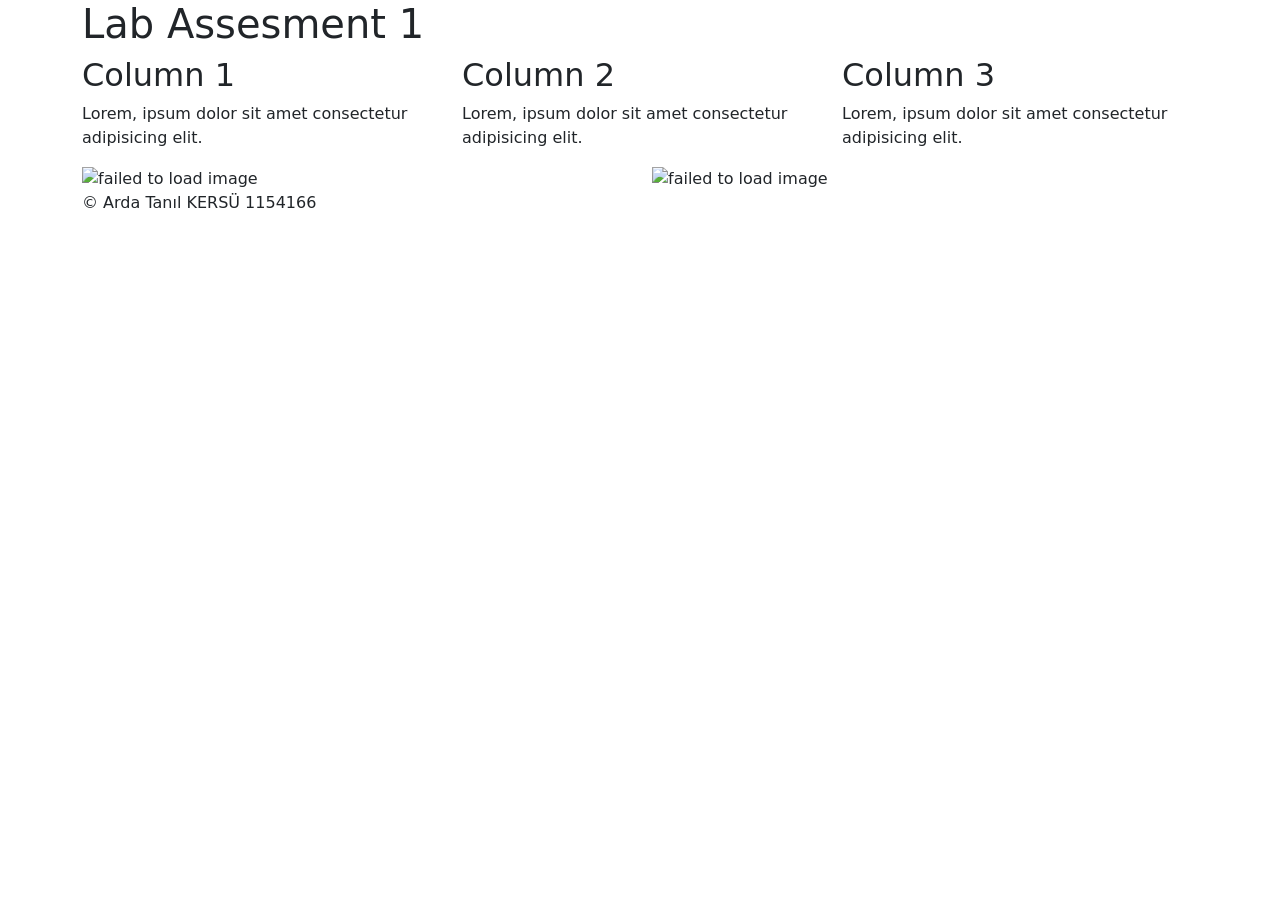
==== index.html @ 677edac3 "Create index.html" ====
<!DOCTYPE html>
<html>
  <head>
    <title>1154166</title>
    <link
      rel="stylesheet"
      href="https://cdn.jsdelivr.net/npm/bootstrap@5.3.3/dist/css/bootstrap.min.css"
    />
    <link rel="stylesheet" href="css/styles.css" />
  </head>
  <body class="container">
    <header>
      <h1>Lab Assesment 1</h1>
    </header>

    <main>
      <div class="row">
        <div class="col-md-4">
          <h2 class="heading2">Column 1</h2>
          <p>Lorem, ipsum dolor sit amet consectetur adipisicing elit.</p>
        </div>
        <div class="col-md-4">
          <h2 class="heading2">Column 2</h2>
          <p>Lorem, ipsum dolor sit amet consectetur adipisicing elit.</p>
        </div>
        <div class="col-md-4">
          <h2 class="heading2">Column 3</h2>
          <p>Lorem, ipsum dolor sit amet consectetur adipisicing elit.</p>
        </div>
      </div>
      <div class="row">
        <div class="col-md-6">
          <img
            class="image_round_corners"
            src="https://picsum.photos/500/500"
            alt="failed to load image"
          />
        </div>
        <div class="col-md-6">
          <img
            class="image_round_corners"
            src="https://picsum.photos/500/500"
            alt="failed to load image"
          />
        </div>
      </div>
    </main>

    <footer>&copy; Arda Tanıl KERSÜ 1154166</footer>
    <script src="scripts/app.js"></script>
  </body>
</html>
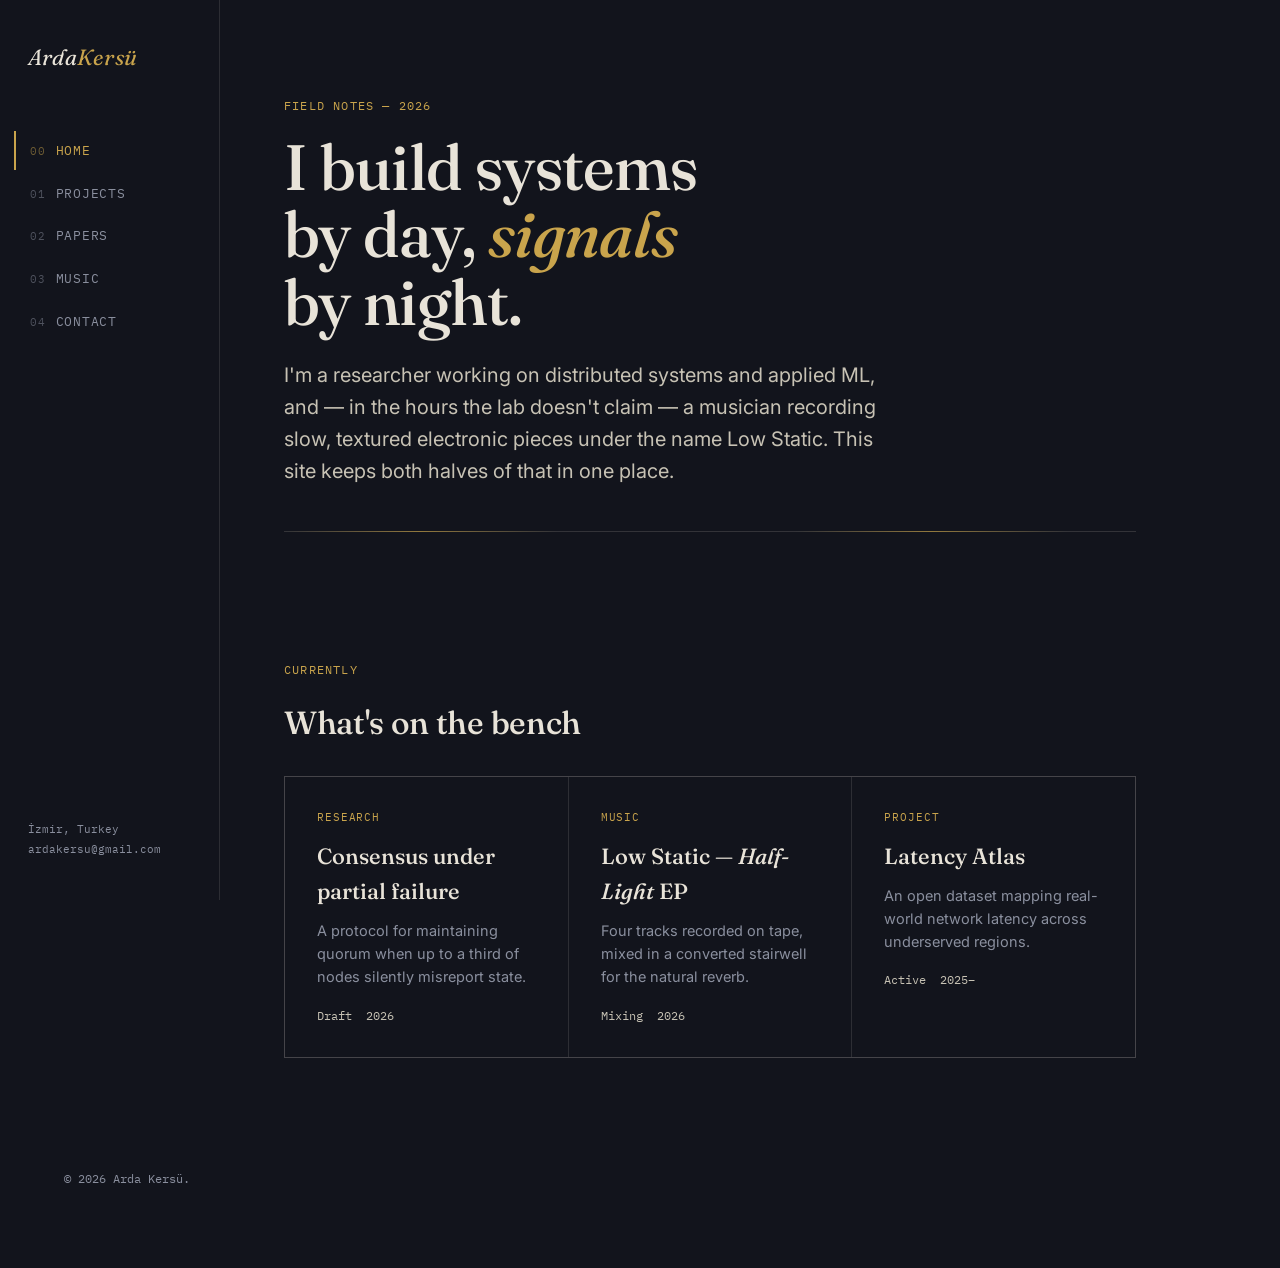
==== commit 8aab0a1e: "Add files via upload" ====
--- a/index.html
+++ b/index.html
@@ -1,52 +1,87 @@
 <!DOCTYPE html>
-<html>
-  <head>
-    <title>1154166</title>
-    <link
-      rel="stylesheet"
-      href="https://cdn.jsdelivr.net/npm/bootstrap@5.3.3/dist/css/bootstrap.min.css"
-    />
-    <link rel="stylesheet" href="css/styles.css" />
-  </head>
-  <body class="container">
-    <header>
-      <h1>Lab Assesment 1</h1>
-    </header>
+<html lang="en">
+<head>
+<meta charset="UTF-8">
+<meta name="viewport" content="width=device-width, initial-scale=1.0">
+<title>Arda Kersü — Researcher &amp; Musician</title>
+<link rel="preconnect" href="https://fonts.googleapis.com">
+<link href="https://fonts.googleapis.com/css2?family=Fraunces:ital,wght@0,400;0,500;1,500&family=Inter:wght@400;500;600&family=IBM+Plex+Mono:wght@400;500&display=swap" rel="stylesheet">
+<link rel="stylesheet" href="styles.css">
+</head>
+<body>
 
-    <main>
-      <div class="row">
-        <div class="col-md-4">
-          <h2 class="heading2">Column 1</h2>
-          <p>Lorem, ipsum dolor sit amet consectetur adipisicing elit.</p>
+<div class="topbar">
+  <a href="index.html" class="mark">A<span>.</span>V</a>
+  <nav>
+    <a href="index.html" class="active">Home</a>
+    <a href="projects.html">Projects</a>
+    <a href="papers.html">Papers</a>
+    <a href="music.html">Music</a>
+    <a href="contact.html">Contact</a>
+  </nav>
+</div>
+
+<div class="shell">
+  <aside class="spine">
+    <div class="spine-top">
+      <a href="index.html" class="mark">Arda<span>Kersü</span></a>
+      <nav class="spine-nav">
+        <a href="index.html" class="active"><span class="idx">00</span>Home</a>
+        <a href="projects.html"><span class="idx">01</span>Projects</a>
+        <a href="papers.html"><span class="idx">02</span>Papers</a>
+        <a href="music.html"><span class="idx">03</span>Music</a>
+        <a href="contact.html"><span class="idx">04</span>Contact</a>
+      </nav>
+    </div>
+    <div class="spine-bottom">
+      İzmir, Turkey<br>
+      <a href="mailto:hello@adrianvoss.dev">ardakersu@gmail.com</a>
+    </div>
+  </aside>
+
+  <main class="main">
+    <section class="hero">
+      <div class="eyebrow">Field notes — 2026</div>
+      <h1>I build systems<br>by day, <em>signals</em><br>by night.</h1>
+      <p class="lede">
+        I'm a researcher working on distributed systems and applied ML,
+        and — in the hours the lab doesn't claim — a musician recording
+        slow, textured electronic pieces under the name Low Static.
+        This site keeps both halves of that in one place.
+      </p>
+      <div class="signal" aria-hidden="true"></div>
+    </section>
+
+    <section>
+      <div class="eyebrow">Currently</div>
+      <h2>What's on the bench</h2>
+      <div class="grid">
+        <div class="card">
+          <div class="tag">Research</div>
+          <h3>Consensus under partial failure</h3>
+          <p>A protocol for maintaining quorum when up to a third of nodes silently misreport state.</p>
+          <div class="meta"><span>Draft</span><span>2026</span></div>
         </div>
-        <div class="col-md-4">
-          <h2 class="heading2">Column 2</h2>
-          <p>Lorem, ipsum dolor sit amet consectetur adipisicing elit.</p>
+        <div class="card">
+          <div class="tag">Music</div>
+          <h3>Low Static — <em>Half-Light</em> EP</h3>
+          <p>Four tracks recorded on tape, mixed in a converted stairwell for the natural reverb.</p>
+          <div class="meta"><span>Mixing</span><span>2026</span></div>
         </div>
-        <div class="col-md-4">
-          <h2 class="heading2">Column 3</h2>
-          <p>Lorem, ipsum dolor sit amet consectetur adipisicing elit.</p>
+        <div class="card">
+          <div class="tag">Project</div>
+          <h3>Latency Atlas</h3>
+          <p>An open dataset mapping real-world network latency across underserved regions.</p>
+          <div class="meta"><span>Active</span><span>2025–</span></div>
         </div>
       </div>
-      <div class="row">
-        <div class="col-md-6">
-          <img
-            class="image_round_corners"
-            src="https://picsum.photos/500/500"
-            alt="failed to load image"
-          />
-        </div>
-        <div class="col-md-6">
-          <img
-            class="image_round_corners"
-            src="https://picsum.photos/500/500"
-            alt="failed to load image"
-          />
-        </div>
-      </div>
-    </main>
+    </section>
+  </main>
+</div>
 
-    <footer>&copy; Arda Tanıl KERSÜ 1154166</footer>
-    <script src="scripts/app.js"></script>
-  </body>
+<footer class="page-footer">
+  © 2026 Arda Kersü.
+</footer>
+
+</body>
 </html>
--- a/styles.css
+++ b/styles.css
@@ -0,0 +1,562 @@
+/* ============================================
+   Design tokens
+   Palette: deep ink navy + parchment + one gold accent
+   Type: Fraunces (display serif) / Inter (body) / IBM Plex Mono (utility)
+   ============================================ */
+
+:root {
+  --bg: #12141c;
+  --bg-alt: #191c26;
+  --bg-raised: #1f2330;
+  --paper: #e8e3d8;
+  --paper-dim: #c7c2b4;
+  --muted: #8a8f9e;
+  --accent: #c9a44c;
+  --accent-dim: #8f7638;
+  --line: rgba(232, 227, 216, 0.12);
+  --line-strong: rgba(232, 227, 216, 0.22);
+
+  --font-display: "Fraunces", Georgia, serif;
+  --font-body: "Inter", -apple-system, BlinkMacSystemFont, sans-serif;
+  --font-mono: "IBM Plex Mono", ui-monospace, monospace;
+
+  --nav-width: 220px;
+  --gutter: clamp(24px, 5vw, 64px);
+}
+
+* {
+  box-sizing: border-box;
+  margin: 0;
+  padding: 0;
+}
+
+html {
+  scroll-behavior: smooth;
+}
+
+body {
+  background: var(--bg);
+  color: var(--paper);
+  font-family: var(--font-body);
+  font-size: 16px;
+  line-height: 1.6;
+  min-height: 100vh;
+}
+
+@media (prefers-reduced-motion: reduce) {
+  * {
+    animation-duration: 0.01ms !important;
+    transition-duration: 0.01ms !important;
+    scroll-behavior: auto !important;
+  }
+}
+
+a {
+  color: inherit;
+  text-decoration: none;
+}
+
+a:focus-visible,
+button:focus-visible,
+input:focus-visible,
+textarea:focus-visible {
+  outline: 2px solid var(--accent);
+  outline-offset: 3px;
+}
+
+img {
+  max-width: 100%;
+  display: block;
+}
+
+/* ============================================
+   Layout shell — spine nav + content
+   ============================================ */
+
+.shell {
+  display: flex;
+  min-height: 100vh;
+}
+
+.spine {
+  width: var(--nav-width);
+  flex-shrink: 0;
+  border-right: 1px solid var(--line);
+  padding: 40px 28px;
+  display: flex;
+  flex-direction: column;
+  justify-content: space-between;
+  position: sticky;
+  top: 0;
+  height: 100vh;
+}
+
+.spine-top .mark {
+  font-family: var(--font-display);
+  font-size: 22px;
+  font-style: italic;
+  letter-spacing: 0.01em;
+}
+
+.spine-top .mark span {
+  color: var(--accent);
+}
+
+.spine-nav {
+  margin-top: 56px;
+  display: flex;
+  flex-direction: column;
+  gap: 4px;
+}
+
+.spine-nav a {
+  font-family: var(--font-mono);
+  font-size: 12.5px;
+  letter-spacing: 0.06em;
+  text-transform: uppercase;
+  color: var(--muted);
+  padding: 9px 0;
+  border-left: 2px solid transparent;
+  padding-left: 14px;
+  margin-left: -14px;
+  transition: color 0.15s ease, border-color 0.15s ease;
+  display: flex;
+  align-items: baseline;
+  gap: 10px;
+}
+
+.spine-nav a .idx {
+  opacity: 0.5;
+  font-size: 11px;
+}
+
+.spine-nav a:hover {
+  color: var(--paper);
+}
+
+.spine-nav a.active {
+  color: var(--accent);
+  border-left-color: var(--accent);
+}
+
+.spine-bottom {
+  font-family: var(--font-mono);
+  font-size: 11px;
+  color: var(--muted);
+  line-height: 1.8;
+}
+
+.spine-bottom a:hover {
+  color: var(--accent);
+}
+
+.main {
+  flex: 1;
+  min-width: 0;
+}
+
+/* Mobile top bar (hidden on desktop) */
+.topbar {
+  display: none;
+}
+
+@media (max-width: 860px) {
+  .spine {
+    display: none;
+  }
+  .topbar {
+    display: flex;
+    align-items: center;
+    justify-content: space-between;
+    padding: 18px var(--gutter);
+    border-bottom: 1px solid var(--line);
+    position: sticky;
+    top: 0;
+    background: var(--bg);
+    z-index: 10;
+  }
+  .topbar .mark {
+    font-family: var(--font-display);
+    font-style: italic;
+    font-size: 19px;
+  }
+  .topbar .mark span {
+    color: var(--accent);
+  }
+  .topbar nav {
+    display: flex;
+    gap: 18px;
+    font-family: var(--font-mono);
+    font-size: 11px;
+    text-transform: uppercase;
+    letter-spacing: 0.05em;
+    color: var(--muted);
+    flex-wrap: wrap;
+  }
+  .topbar nav a.active {
+    color: var(--accent);
+  }
+}
+
+/* ============================================
+   Signal line — signature motif
+   a thin rule that behaves like a waveform trace;
+   reused as section divider across every page
+   ============================================ */
+
+.signal {
+  height: 1px;
+  width: 100%;
+  background: linear-gradient(
+    90deg,
+    var(--line-strong) 0%,
+    var(--accent) 8%,
+    var(--line-strong) 16%,
+    var(--line-strong) 30%,
+    var(--accent) 38%,
+    var(--line-strong) 46%,
+    var(--line-strong) 64%,
+    var(--accent) 70%,
+    var(--line-strong) 78%,
+    var(--line-strong) 100%
+  );
+  background-size: 200% 100%;
+  opacity: 0.7;
+  animation: drift 14s linear infinite;
+}
+
+@keyframes drift {
+  from {
+    background-position: 0% 0;
+  }
+  to {
+    background-position: -200% 0;
+  }
+}
+
+/* ============================================
+   Shared content blocks
+   ============================================ */
+
+section {
+  padding: 72px var(--gutter);
+  max-width: 980px;
+}
+
+.eyebrow {
+  font-family: var(--font-mono);
+  font-size: 12px;
+  letter-spacing: 0.1em;
+  text-transform: uppercase;
+  color: var(--accent);
+  margin-bottom: 18px;
+}
+
+h1 {
+  font-family: var(--font-display);
+  font-weight: 500;
+  font-size: clamp(38px, 5.5vw, 64px);
+  line-height: 1.05;
+  letter-spacing: -0.01em;
+}
+
+h1 em {
+  color: var(--accent);
+  font-style: italic;
+}
+
+h2 {
+  font-family: var(--font-display);
+  font-weight: 500;
+  font-size: clamp(24px, 3vw, 32px);
+  letter-spacing: -0.01em;
+  margin-bottom: 28px;
+}
+
+p.lede {
+  font-size: clamp(17px, 1.6vw, 20px);
+  color: var(--paper-dim);
+  max-width: 620px;
+  margin-top: 24px;
+}
+
+.hero {
+  padding-top: 96px;
+  padding-bottom: 56px;
+}
+
+.hero .signal {
+  margin-top: 44px;
+}
+
+/* Cards */
+
+.grid {
+  display: grid;
+  grid-template-columns: repeat(auto-fill, minmax(280px, 1fr));
+  gap: 1px;
+  background: var(--line);
+  border: 1px solid var(--line);
+  margin-top: 8px;
+}
+
+.card {
+  background: var(--bg);
+  padding: 32px;
+  transition: background 0.2s ease;
+}
+
+.card:hover {
+  background: var(--bg-alt);
+}
+
+.card .tag {
+  font-family: var(--font-mono);
+  font-size: 11px;
+  color: var(--accent);
+  text-transform: uppercase;
+  letter-spacing: 0.08em;
+}
+
+.card h3 {
+  font-family: var(--font-display);
+  font-size: 22px;
+  font-weight: 500;
+  margin: 12px 0 10px;
+}
+
+.card p {
+  color: var(--muted);
+  font-size: 14.5px;
+}
+
+.card .meta {
+  margin-top: 18px;
+  display: flex;
+  gap: 14px;
+  font-family: var(--font-mono);
+  font-size: 11.5px;
+  color: var(--paper-dim);
+}
+
+/* Paper / publication list */
+
+.pub-list {
+  margin-top: 8px;
+  border-top: 1px solid var(--line);
+}
+
+.pub {
+  display: grid;
+  grid-template-columns: 56px 1fr auto;
+  gap: 24px;
+  align-items: baseline;
+  padding: 26px 0;
+  border-bottom: 1px solid var(--line);
+}
+
+.pub .idx {
+  font-family: var(--font-mono);
+  color: var(--muted);
+  font-size: 13px;
+}
+
+.pub .title {
+  font-family: var(--font-display);
+  font-size: 19px;
+}
+
+.pub .venue {
+  color: var(--muted);
+  font-size: 13.5px;
+  margin-top: 6px;
+}
+
+.pub .year {
+  font-family: var(--font-mono);
+  color: var(--accent);
+  font-size: 13px;
+}
+
+.pub .links {
+  font-family: var(--font-mono);
+  font-size: 12px;
+  color: var(--muted);
+  margin-top: 10px;
+  display: flex;
+  gap: 14px;
+}
+
+.pub .links a:hover {
+  color: var(--accent);
+}
+
+@media (max-width: 600px) {
+  .pub {
+    grid-template-columns: 1fr;
+    gap: 6px;
+  }
+}
+
+/* Music / track list */
+
+.track-list {
+  margin-top: 8px;
+}
+
+.track {
+  display: grid;
+  grid-template-columns: 44px 1fr auto 64px;
+  align-items: center;
+  gap: 20px;
+  padding: 18px 0;
+  border-bottom: 1px solid var(--line);
+  font-family: var(--font-mono);
+}
+
+.track .idx {
+  color: var(--muted);
+  font-size: 13px;
+}
+
+.track .name {
+  font-family: var(--font-body);
+  font-size: 16px;
+  color: var(--paper);
+}
+
+.track .name .release {
+  display: block;
+  font-family: var(--font-mono);
+  font-size: 11.5px;
+  color: var(--muted);
+  margin-top: 3px;
+  text-transform: uppercase;
+  letter-spacing: 0.04em;
+}
+
+.track .dur {
+  color: var(--muted);
+  font-size: 12.5px;
+}
+
+.wave {
+  display: flex;
+  align-items: center;
+  gap: 2px;
+  height: 20px;
+}
+
+.wave i {
+  display: block;
+  width: 2px;
+  background: var(--accent);
+  opacity: 0.55;
+  border-radius: 1px;
+}
+
+/* Contact */
+
+.contact-grid {
+  display: grid;
+  grid-template-columns: 1fr 1fr;
+  gap: 64px;
+  margin-top: 16px;
+}
+
+@media (max-width: 700px) {
+  .contact-grid {
+    grid-template-columns: 1fr;
+    gap: 40px;
+  }
+}
+
+label {
+  display: block;
+  font-family: var(--font-mono);
+  font-size: 11px;
+  text-transform: uppercase;
+  letter-spacing: 0.08em;
+  color: var(--muted);
+  margin-bottom: 8px;
+}
+
+.field {
+  margin-bottom: 26px;
+}
+
+input,
+textarea {
+  width: 100%;
+  background: var(--bg-alt);
+  border: 1px solid var(--line);
+  color: var(--paper);
+  padding: 12px 14px;
+  font-family: var(--font-body);
+  font-size: 14.5px;
+  border-radius: 2px;
+}
+
+input:focus,
+textarea:focus {
+  border-color: var(--accent);
+}
+
+textarea {
+  resize: vertical;
+  min-height: 120px;
+}
+
+.btn {
+  display: inline-block;
+  font-family: var(--font-mono);
+  font-size: 12.5px;
+  text-transform: uppercase;
+  letter-spacing: 0.08em;
+  background: var(--accent);
+  color: var(--bg);
+  padding: 13px 26px;
+  border: none;
+  cursor: pointer;
+  border-radius: 2px;
+  transition: opacity 0.15s ease;
+}
+
+.btn:hover {
+  opacity: 0.85;
+}
+
+.contact-list {
+  list-style: none;
+  margin-top: 8px;
+}
+
+.contact-list li {
+  padding: 16px 0;
+  border-bottom: 1px solid var(--line);
+  display: flex;
+  justify-content: space-between;
+  font-family: var(--font-mono);
+  font-size: 13.5px;
+}
+
+.contact-list li span:first-child {
+  color: var(--muted);
+  text-transform: uppercase;
+  font-size: 11px;
+  letter-spacing: 0.06em;
+}
+
+.contact-list li a:hover {
+  color: var(--accent);
+}
+
+/* Footer */
+
+footer.page-footer {
+  padding: 40px var(--gutter) 80px;
+  font-family: var(--font-mono);
+  font-size: 11.5px;
+  color: var(--muted);
+  max-width: 980px;
+}
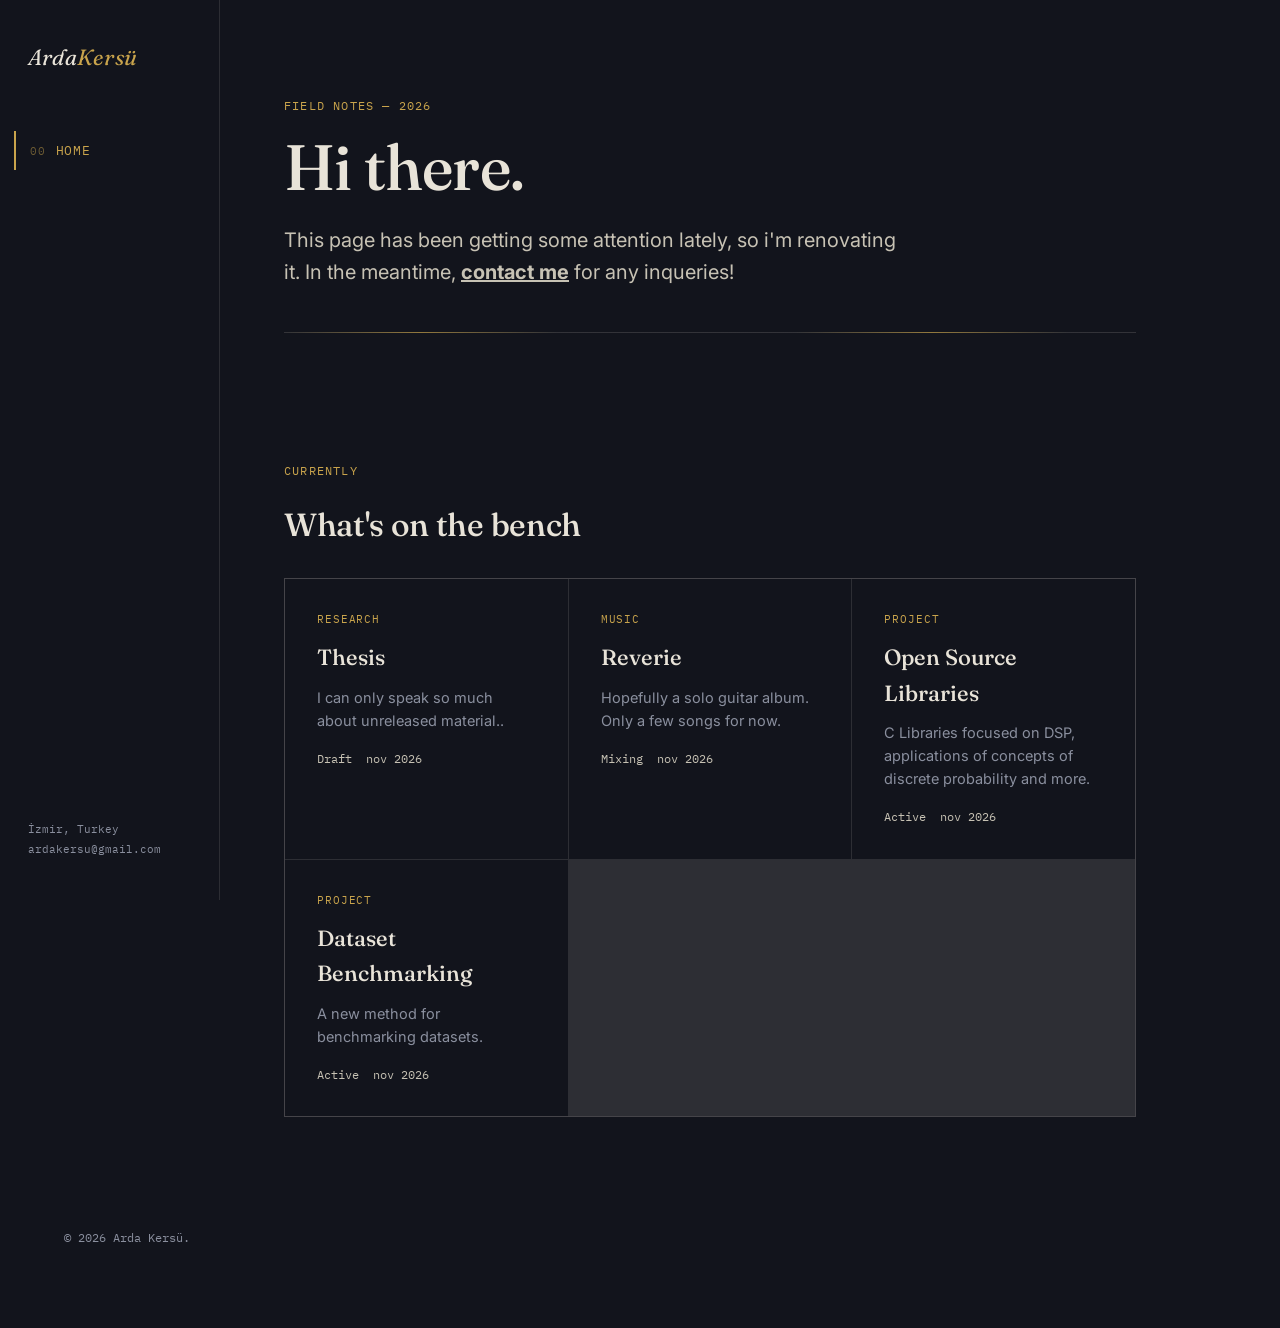
==== commit dfb39e6b: "Add files via upload" ====
--- a/index.html
+++ b/index.html
@@ -3,10 +3,11 @@
 <head>
 <meta charset="UTF-8">
 <meta name="viewport" content="width=device-width, initial-scale=1.0">
-<title>Arda Kersü — Researcher &amp; Musician</title>
+<title>Arda Kersü</title>
 <link rel="preconnect" href="https://fonts.googleapis.com">
 <link href="https://fonts.googleapis.com/css2?family=Fraunces:ital,wght@0,400;0,500;1,500&family=Inter:wght@400;500;600&family=IBM+Plex+Mono:wght@400;500&display=swap" rel="stylesheet">
 <link rel="stylesheet" href="styles.css">
+<link rel="icon" type="image/x-icon" href="website_icon.jpeg">
 </head>
 <body>
 
@@ -27,27 +28,25 @@
       <a href="index.html" class="mark">Arda<span>Kersü</span></a>
       <nav class="spine-nav">
         <a href="index.html" class="active"><span class="idx">00</span>Home</a>
-        <a href="projects.html"><span class="idx">01</span>Projects</a>
-        <a href="papers.html"><span class="idx">02</span>Papers</a>
-        <a href="music.html"><span class="idx">03</span>Music</a>
-        <a href="contact.html"><span class="idx">04</span>Contact</a>
+        <a href="projects.html">
+        <a href="papers.html">
+        <a href="music.html">
+        <a href="contact.html">
       </nav>
     </div>
     <div class="spine-bottom">
       İzmir, Turkey<br>
-      <a href="mailto:hello@adrianvoss.dev">ardakersu@gmail.com</a>
+      <a href="mailto:ardakersu@gmail.com">ardakersu@gmail.com</a>
     </div>
   </aside>
 
   <main class="main">
     <section class="hero">
       <div class="eyebrow">Field notes — 2026</div>
-      <h1>I build systems<br>by day, <em>signals</em><br>by night.</h1>
+      <h1>Hi there.</h1>
       <p class="lede">
-        I'm a researcher working on distributed systems and applied ML,
-        and — in the hours the lab doesn't claim — a musician recording
-        slow, textured electronic pieces under the name Low Static.
-        This site keeps both halves of that in one place.
+        This page has been getting some attention lately, so i'm renovating it.
+        In the meantime, <u><b><a href="mailto:ardakersu@gmail.com">contact me</a></b></u> for any inqueries!
       </p>
       <div class="signal" aria-hidden="true"></div>
     </section>
@@ -58,21 +57,27 @@
       <div class="grid">
         <div class="card">
           <div class="tag">Research</div>
-          <h3>Consensus under partial failure</h3>
-          <p>A protocol for maintaining quorum when up to a third of nodes silently misreport state.</p>
-          <div class="meta"><span>Draft</span><span>2026</span></div>
+          <h3>Thesis</h3>
+          <p>I can only speak so much about unreleased material..</p>
+          <div class="meta"><span>Draft</span><span>nov 2026</span></div>
         </div>
         <div class="card">
           <div class="tag">Music</div>
-          <h3>Low Static — <em>Half-Light</em> EP</h3>
-          <p>Four tracks recorded on tape, mixed in a converted stairwell for the natural reverb.</p>
-          <div class="meta"><span>Mixing</span><span>2026</span></div>
+          <h3>Reverie</h3>
+          <p>Hopefully a solo guitar album. Only a few songs for now.</p>
+          <div class="meta"><span>Mixing</span><span>nov 2026</span></div>
         </div>
         <div class="card">
           <div class="tag">Project</div>
-          <h3>Latency Atlas</h3>
-          <p>An open dataset mapping real-world network latency across underserved regions.</p>
-          <div class="meta"><span>Active</span><span>2025–</span></div>
+          <h3>Open Source Libraries</h3>
+          <p>C Libraries focused on DSP, applications of concepts of discrete probability and more.</p>
+          <div class="meta"><span>Active</span><span>nov 2026</span></div>
+        </div>
+        <div class="card">
+          <div class="tag">Project</div>
+          <h3>Dataset Benchmarking</h3>
+          <p>A new method for benchmarking datasets.</p>
+          <div class="meta"><span>Active</span><span>nov 2026</span></div>
         </div>
       </div>
     </section>
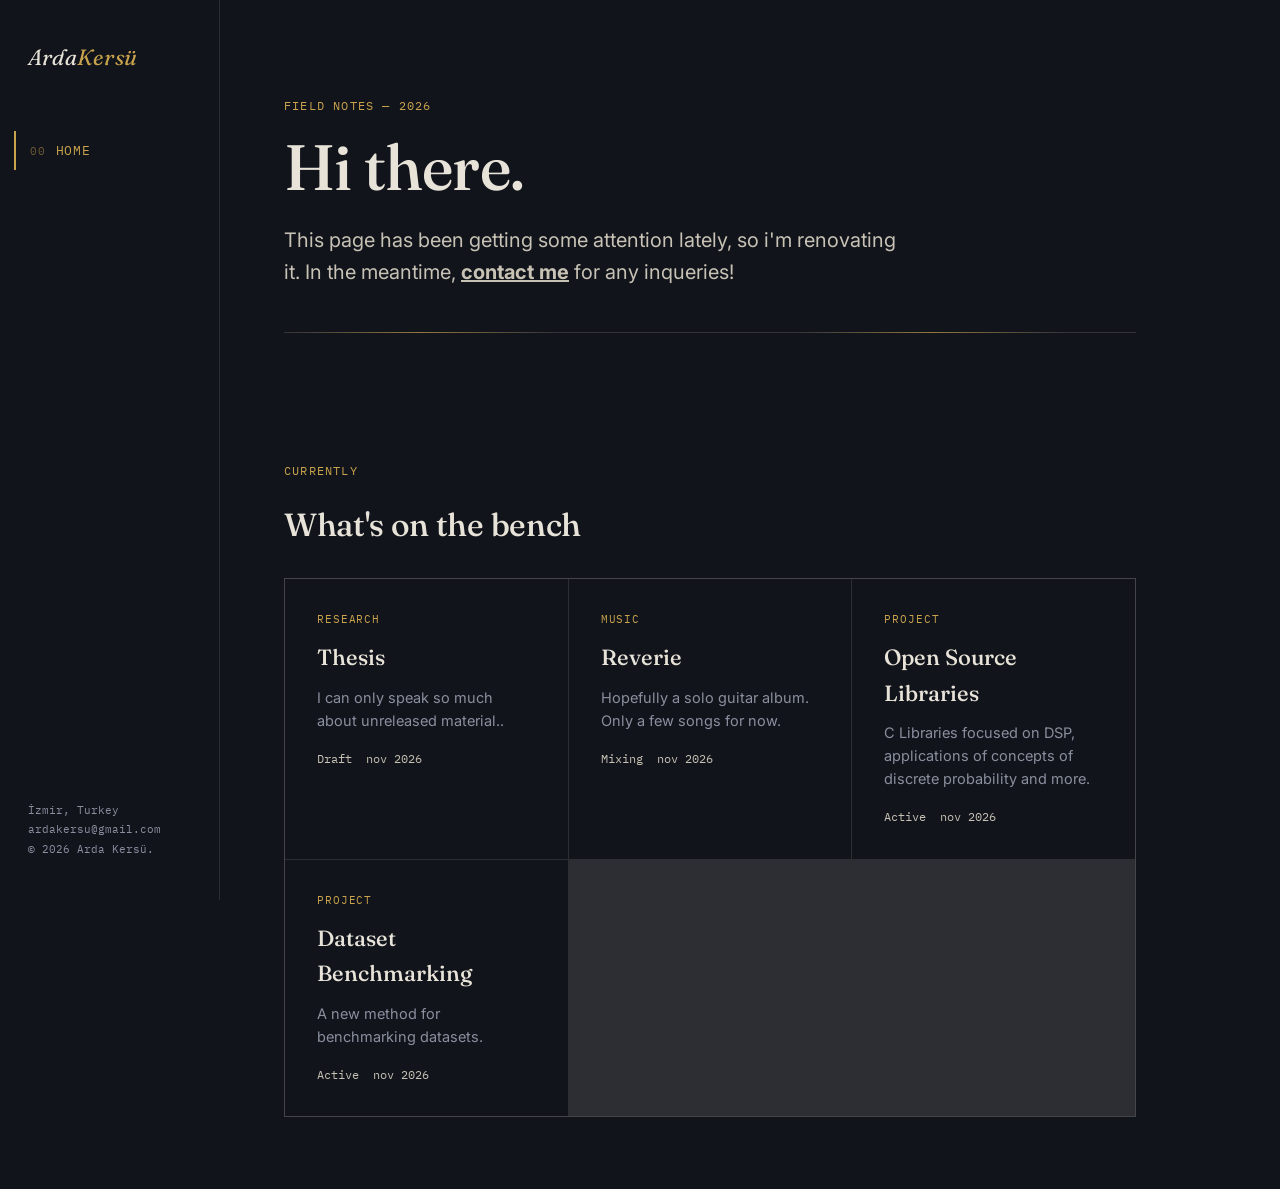
==== commit e6c2c6ec: "Update index.html" ====
--- a/index.html
+++ b/index.html
@@ -28,15 +28,14 @@
       <a href="index.html" class="mark">Arda<span>Kersü</span></a>
       <nav class="spine-nav">
         <a href="index.html" class="active"><span class="idx">00</span>Home</a>
-        <a href="projects.html">
-        <a href="papers.html">
-        <a href="music.html">
-        <a href="contact.html">
       </nav>
     </div>
     <div class="spine-bottom">
-      İzmir, Turkey<br>
+      İzmir, Turkey
+      <br>
       <a href="mailto:ardakersu@gmail.com">ardakersu@gmail.com</a>
+      <br>
+      © 2026 Arda Kersü.
     </div>
   </aside>
 
@@ -84,9 +83,5 @@
   </main>
 </div>
 
-<footer class="page-footer">
-  © 2026 Arda Kersü.
-</footer>
-
 </body>
 </html>
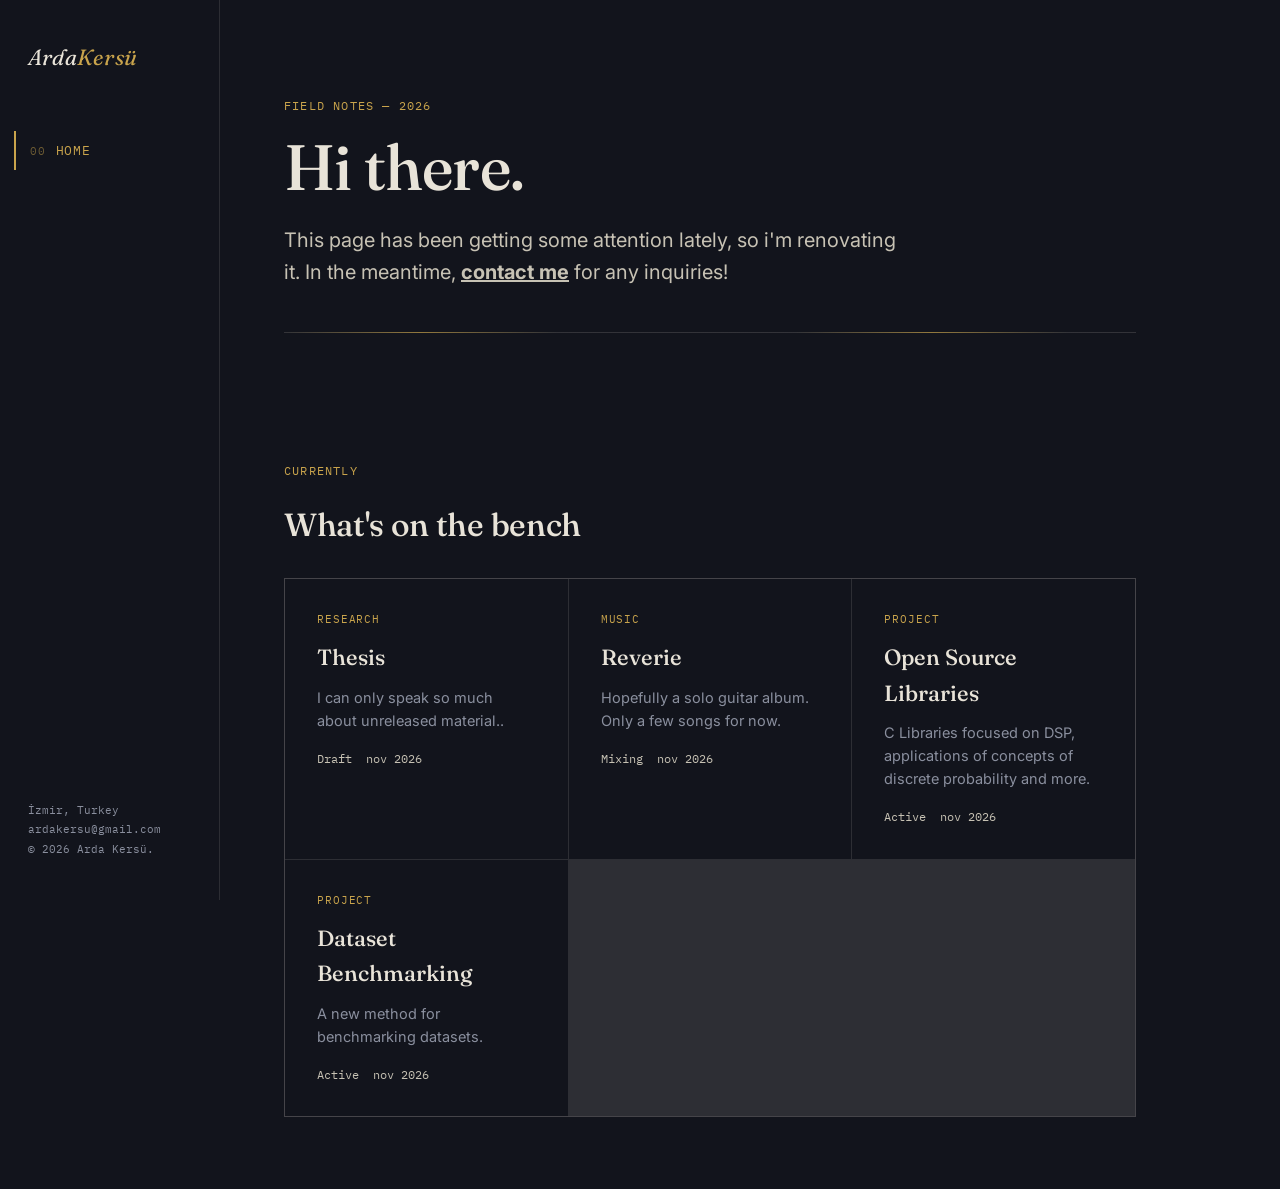
==== commit c3165387: "Fix typo in contact inquiry message" ====
--- a/index.html
+++ b/index.html
@@ -45,7 +45,7 @@
       <h1>Hi there.</h1>
       <p class="lede">
         This page has been getting some attention lately, so i'm renovating it.
-        In the meantime, <u><b><a href="mailto:ardakersu@gmail.com">contact me</a></b></u> for any inqueries!
+        In the meantime, <u><b><a href="mailto:ardakersu@gmail.com">contact me</a></b></u> for any inquiries!
       </p>
       <div class="signal" aria-hidden="true"></div>
     </section>
